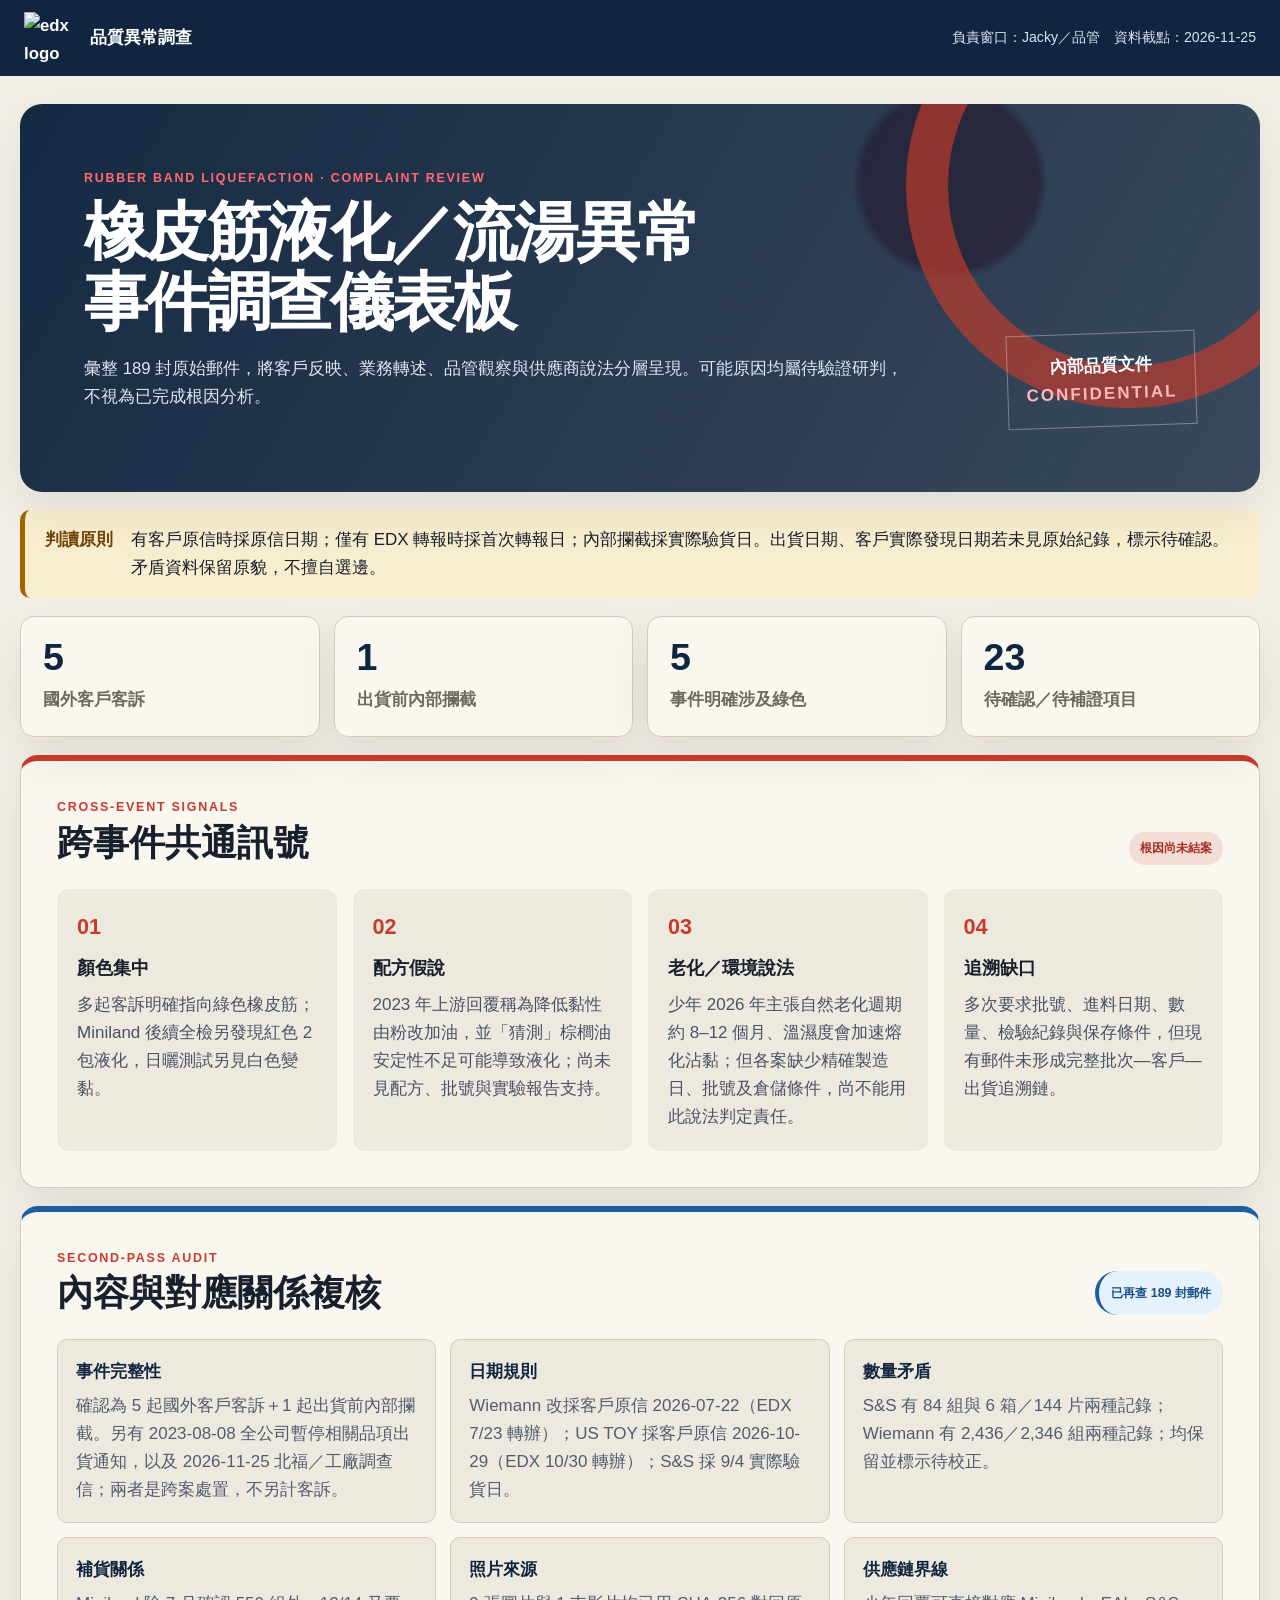
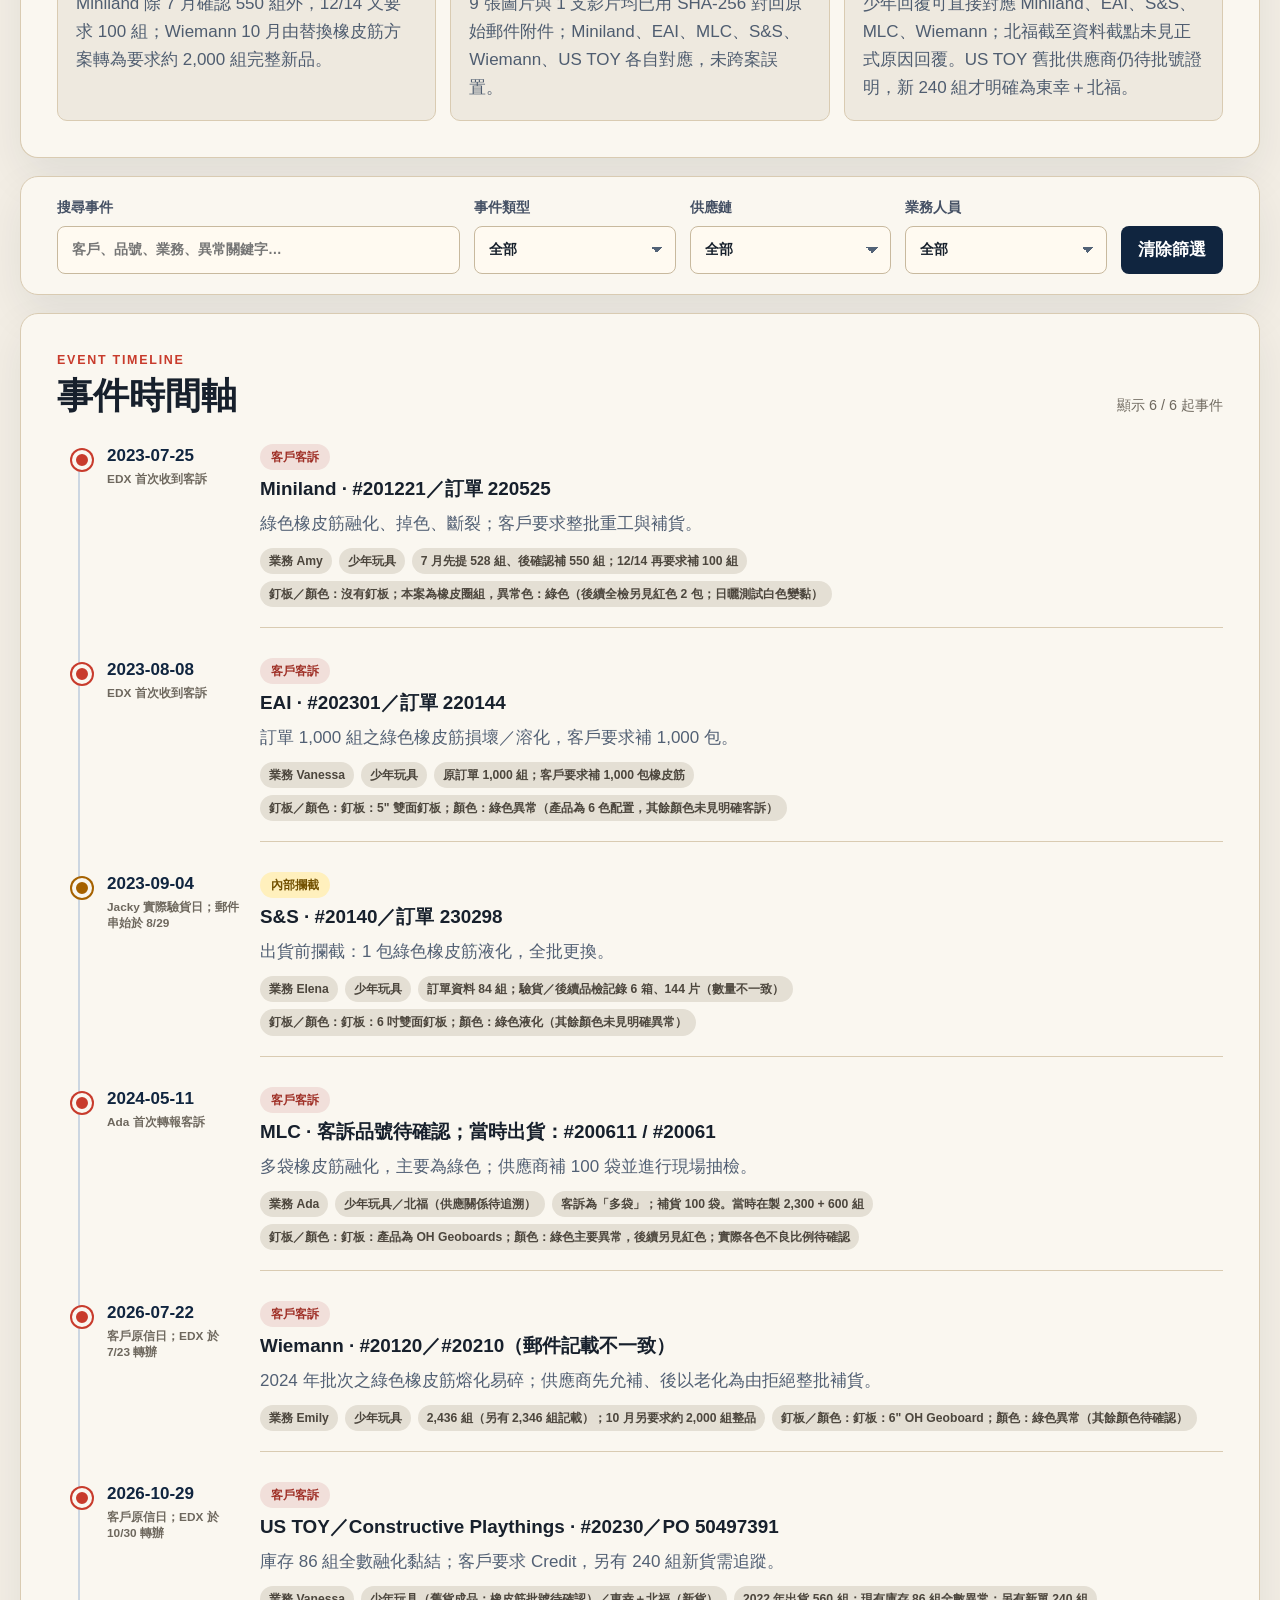
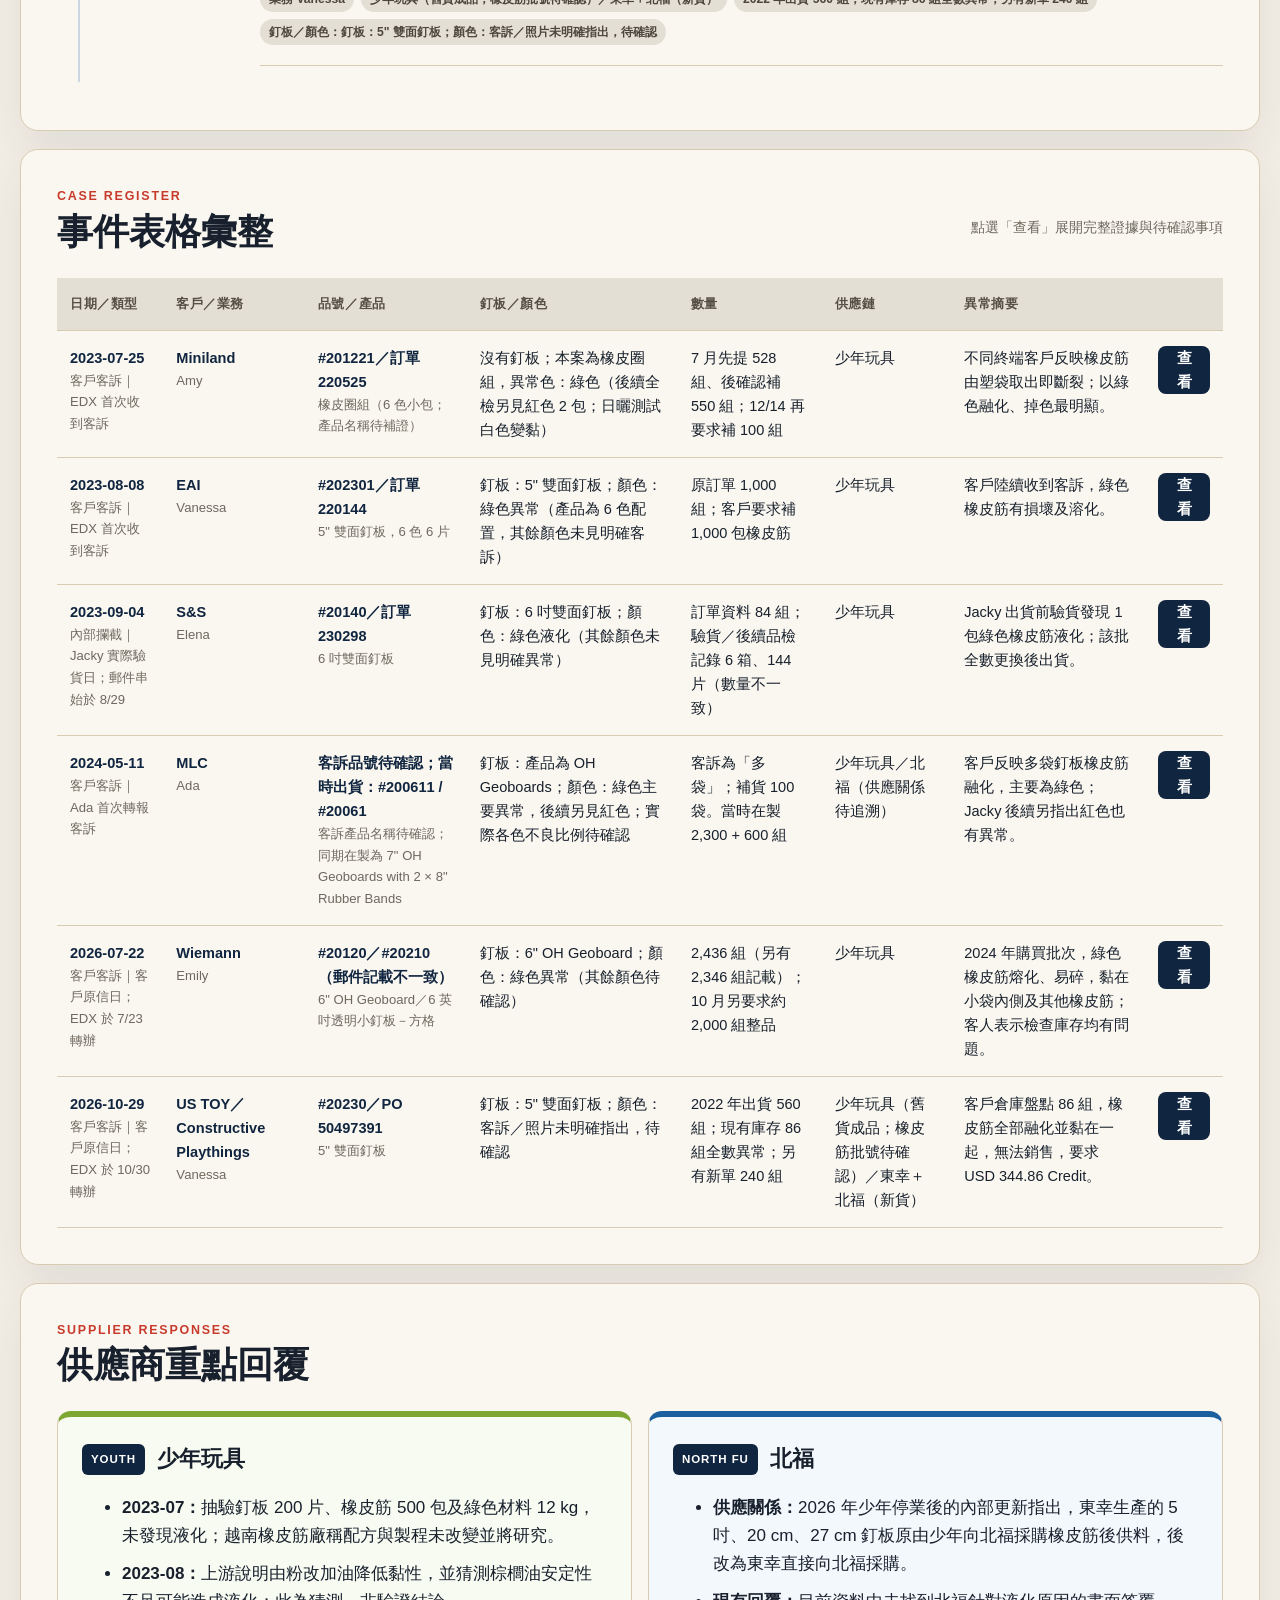
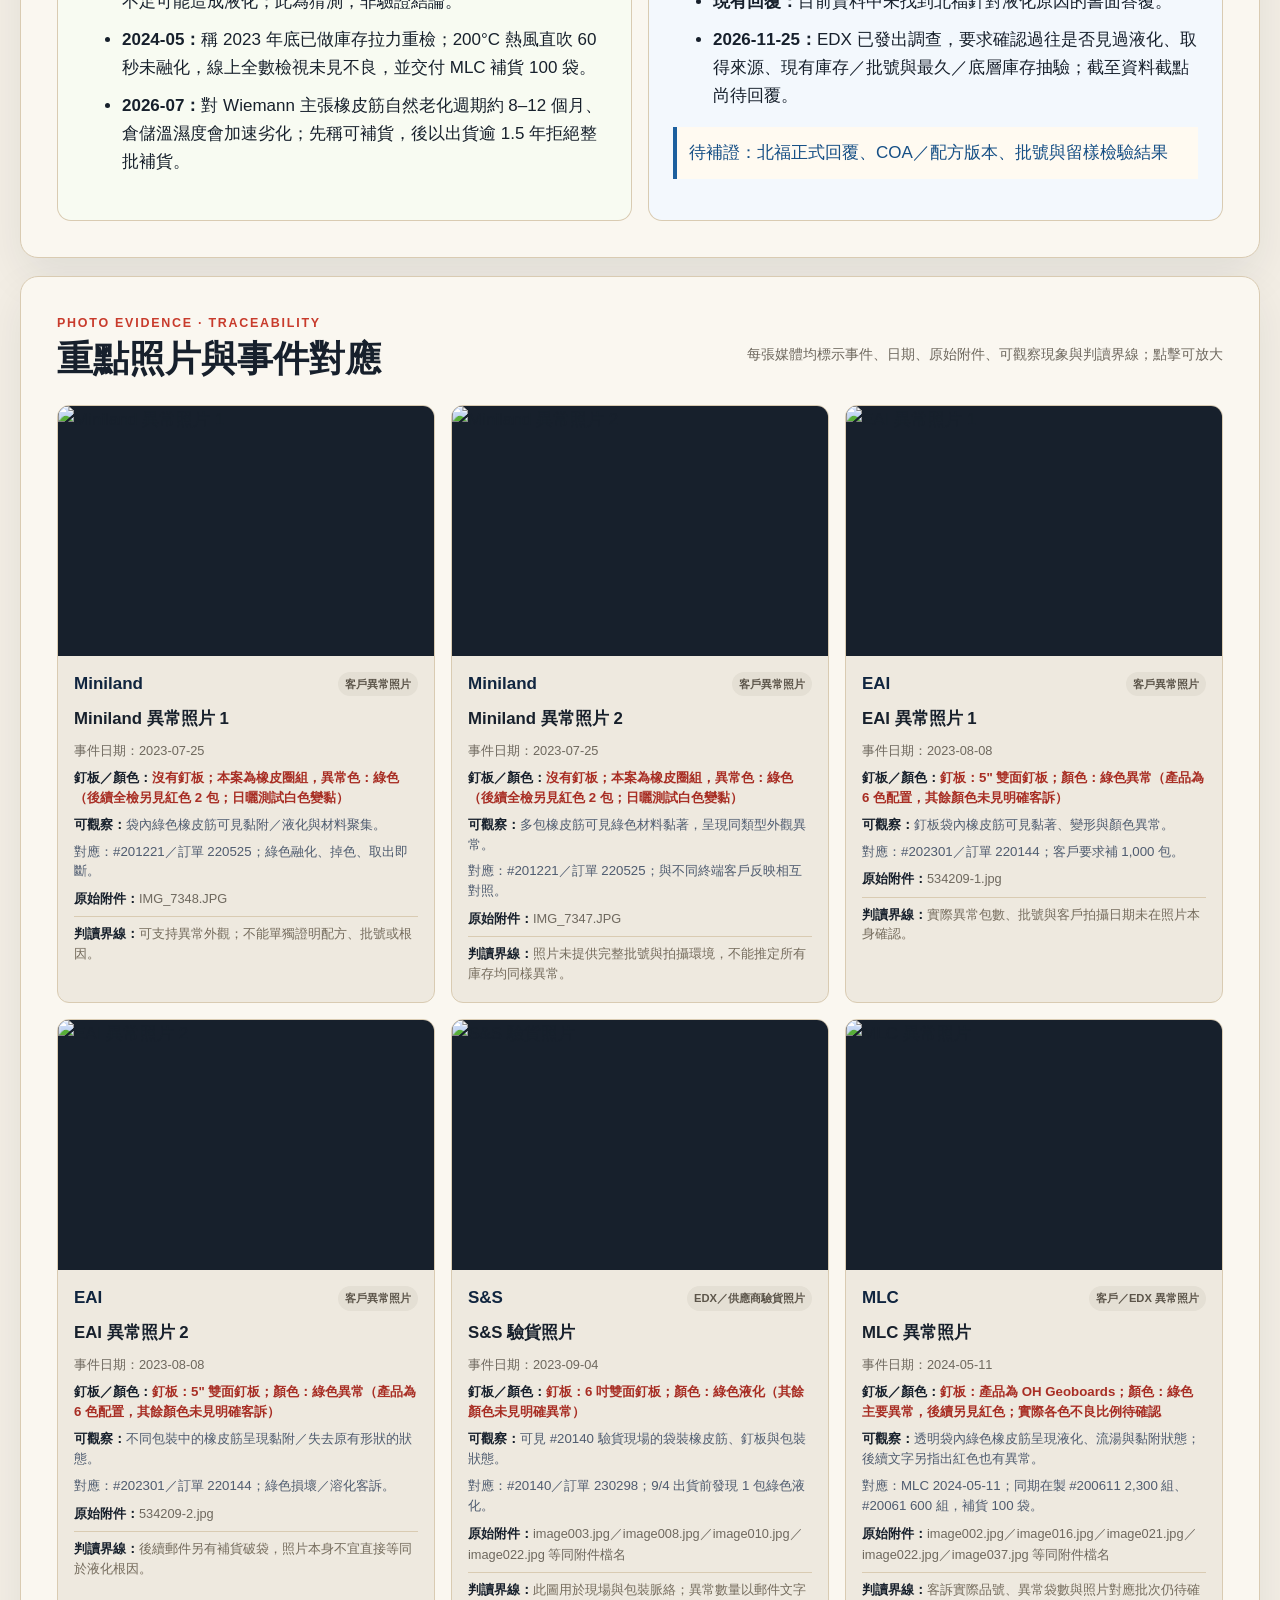
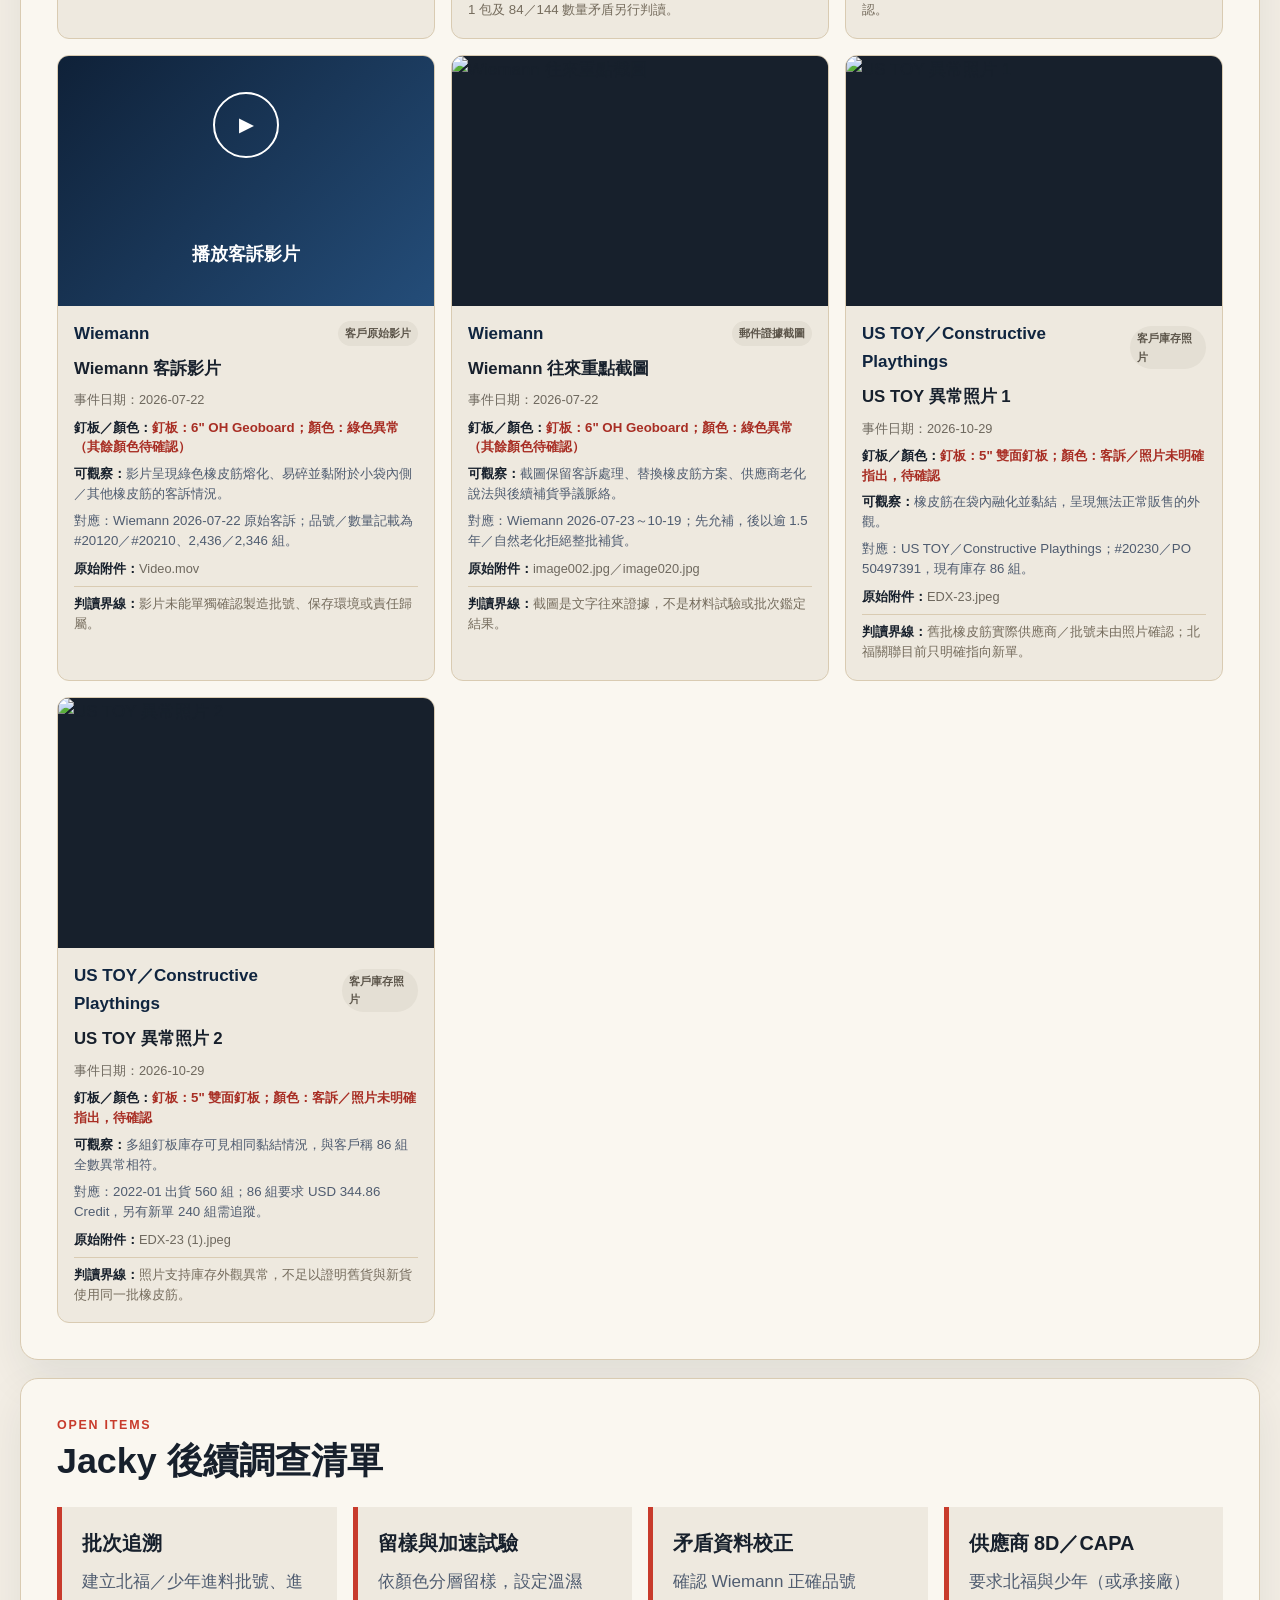
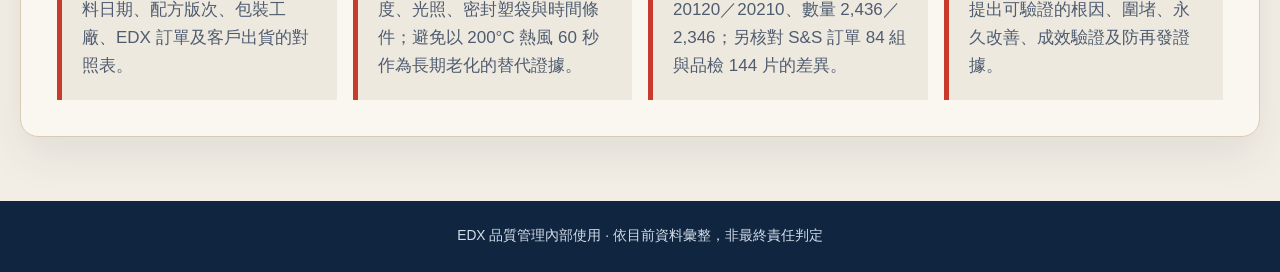
==== edx-rubber-band-dashboard/index.html @ 58bc7949 "Add EDX rubber band complaint dashboard Upload the complete EDX rubber band liquefaction complaint e" ====
<!doctype html>
<html lang="zh-Hant">
<head>
  <meta charset="utf-8">
  <meta name="viewport" content="width=device-width, initial-scale=1">
  <meta name="description" content="EDX 橡皮筋液化客訴事件調查儀表板">
  <title>EDX｜橡皮筋液化客訴事件儀表板</title>
  <link rel="stylesheet" href="styles.css?v=20261126-style7">
</head>
<body>
  <header class="topbar">
    <div class="brand" aria-label="EDX 品質管理">
      <img class="brand-mark" src="assets/edx-logo.png" alt="edx logo">
      <span>品質異常調查</span>
    </div>
    <div class="header-meta">
      <span>負責窗口：Jacky／品管</span>
      <span>資料截點：2026-11-25</span>
    </div>
  </header>

  <main>
    <section class="hero">
      <div>
        <p class="eyebrow">RUBBER BAND LIQUEFACTION · COMPLAINT REVIEW</p>
        <h1>橡皮筋液化／流湯異常<br>事件調查儀表板</h1>
        <p class="hero-copy">彙整 189 封原始郵件，將客戶反映、業務轉述、品管觀察與供應商說法分層呈現。可能原因均屬待驗證研判，不視為已完成根因分析。</p>
      </div>
      <div class="hero-stamp">
        <strong>內部品質文件</strong>
        <span>CONFIDENTIAL</span>
      </div>
    </section>

    <section class="notice" aria-label="閱讀提醒">
      <strong>判讀原則</strong>
      <span>有客戶原信時採原信日期；僅有 EDX 轉報時採首次轉報日；內部攔截採實際驗貨日。出貨日期、客戶實際發現日期若未見原始紀錄，標示待確認。矛盾資料保留原貌，不擅自選邊。</span>
    </section>

    <section class="kpis" id="kpis" aria-label="事件摘要"></section>

    <section class="panel pattern-panel">
      <div class="section-heading">
        <div>
          <p class="eyebrow">CROSS-EVENT SIGNALS</p>
          <h2>跨事件共通訊號</h2>
        </div>
        <span class="badge danger">根因尚未結案</span>
      </div>
      <div class="pattern-grid">
        <article><span class="pattern-no">01</span><h3>顏色集中</h3><p>多起客訴明確指向綠色橡皮筋；Miniland 後續全檢另發現紅色 2 包液化，日曬測試另見白色變黏。</p></article>
        <article><span class="pattern-no">02</span><h3>配方假說</h3><p>2023 年上游回覆稱為降低黏性由粉改加油，並「猜測」棕櫚油安定性不足可能導致液化；尚未見配方、批號與實驗報告支持。</p></article>
        <article><span class="pattern-no">03</span><h3>老化／環境說法</h3><p>少年 2026 年主張自然老化週期約 8–12 個月、溫濕度會加速熔化沾黏；但各案缺少精確製造日、批號及倉儲條件，尚不能用此說法判定責任。</p></article>
        <article><span class="pattern-no">04</span><h3>追溯缺口</h3><p>多次要求批號、進料日期、數量、檢驗紀錄與保存條件，但現有郵件未形成完整批次—客戶—出貨追溯鏈。</p></article>
      </div>
    </section>

    <section class="panel audit-panel">
      <div class="section-heading">
        <div><p class="eyebrow">SECOND-PASS AUDIT</p><h2>內容與對應關係複核</h2></div>
        <span class="badge pending">已再查 189 封郵件</span>
      </div>
      <div class="audit-grid">
        <article><strong>事件完整性</strong><p>確認為 5 起國外客戶客訴＋1 起出貨前內部攔截。另有 2023-08-08 全公司暫停相關品項出貨通知，以及 2026-11-25 北福／工廠調查信；兩者是跨案處置，不另計客訴。</p></article>
        <article><strong>日期規則</strong><p>Wiemann 改採客戶原信 2026-07-22（EDX 7/23 轉辦）；US TOY 採客戶原信 2026-10-29（EDX 10/30 轉辦）；S&amp;S 採 9/4 實際驗貨日。</p></article>
        <article><strong>數量矛盾</strong><p>S&amp;S 有 84 組與 6 箱／144 片兩種記錄；Wiemann 有 2,436／2,346 組兩種記錄；均保留並標示待校正。</p></article>
        <article><strong>補貨關係</strong><p>Miniland 除 7 月確認 550 組外，12/14 又要求 100 組；Wiemann 10 月由替換橡皮筋方案轉為要求約 2,000 組完整新品。</p></article>
        <article><strong>照片來源</strong><p>9 張圖片與 1 支影片均已用 SHA-256 對回原始郵件附件；Miniland、EAI、MLC、S&amp;S、Wiemann、US TOY 各自對應，未跨案誤置。</p></article>
        <article><strong>供應鏈界線</strong><p>少年回覆可直接對應 Miniland、EAI、S&amp;S、MLC、Wiemann；北福截至資料截點未見正式原因回覆。US TOY 舊批供應商仍待批號證明，新 240 組才明確為東幸＋北福。</p></article>
      </div>
    </section>

    <section class="panel controls-panel" aria-label="篩選工具">
      <label class="search-box">
        <span>搜尋事件</span>
        <input id="search" type="search" placeholder="客戶、品號、業務、異常關鍵字…">
      </label>
      <label><span>事件類型</span><select id="typeFilter"><option value="all">全部</option><option value="客戶客訴">客戶客訴</option><option value="內部攔截">內部攔截</option></select></label>
      <label><span>供應鏈</span><select id="supplierFilter"><option value="all">全部</option><option value="少年玩具">少年玩具</option><option value="北福">北福</option></select></label>
      <label><span>業務人員</span><select id="salesFilter"><option value="all">全部</option></select></label>
      <button id="resetFilters" type="button">清除篩選</button>
    </section>

    <section class="panel">
      <div class="section-heading">
        <div><p class="eyebrow">EVENT TIMELINE</p><h2>事件時間軸</h2></div>
        <span id="resultCount" class="count-label"></span>
      </div>
      <div id="timeline" class="timeline"></div>
    </section>

    <section class="panel table-panel">
      <div class="section-heading">
        <div><p class="eyebrow">CASE REGISTER</p><h2>事件表格彙整</h2></div>
        <p class="section-note">點選「查看」展開完整證據與待確認事項</p>
      </div>
      <div class="table-wrap">
        <table>
          <thead><tr><th>日期／類型</th><th>客戶／業務</th><th>品號／產品</th><th>釘板／顏色</th><th>數量</th><th>供應鏈</th><th>異常摘要</th><th></th></tr></thead>
          <tbody id="caseRows"></tbody>
        </table>
      </div>
      <div id="caseDetail" class="case-detail" hidden></div>
    </section>

    <section class="panel">
      <div class="section-heading"><div><p class="eyebrow">SUPPLIER RESPONSES</p><h2>供應商重點回覆</h2></div></div>
      <div class="supplier-grid">
        <article class="supplier-card youth">
          <div class="supplier-title"><span>YOUTH</span><h3>少年玩具</h3></div>
          <ul>
            <li><strong>2023-07：</strong>抽驗釘板 200 片、橡皮筋 500 包及綠色材料 12 kg，未發現液化；越南橡皮筋廠稱配方與製程未改變並將研究。</li>
            <li><strong>2023-08：</strong>上游說明由粉改加油降低黏性，並猜測棕櫚油安定性不足可能造成液化；此為猜測，非驗證結論。</li>
            <li><strong>2024-05：</strong>稱 2023 年底已做庫存拉力重檢；200°C 熱風直吹 60 秒未融化，線上全數檢視未見不良，並交付 MLC 補貨 100 袋。</li>
            <li><strong>2026-07：</strong>對 Wiemann 主張橡皮筋自然老化週期約 8–12 個月、倉儲溫濕度會加速劣化；先稱可補貨，後以出貨逾 1.5 年拒絕整批補貨。</li>
          </ul>
        </article>
        <article class="supplier-card northfu">
          <div class="supplier-title"><span>NORTH FU</span><h3>北福</h3></div>
          <ul>
            <li><strong>供應關係：</strong>2026 年少年停業後的內部更新指出，東幸生產的 5 吋、20 cm、27 cm 釘板原由少年向北福採購橡皮筋後供料，後改為東幸直接向北福採購。</li>
            <li><strong>現有回覆：</strong>目前資料中未找到北福針對液化原因的書面答覆。</li>
            <li><strong>2026-11-25：</strong>EDX 已發出調查，要求確認過往是否見過液化、取得來源、現有庫存／批號與最久／底層庫存抽驗；截至資料截點尚待回覆。</li>
          </ul>
          <p class="pending">待補證：北福正式回覆、COA／配方版本、批號與留樣檢驗結果</p>
        </article>
      </div>
    </section>

    <section class="panel">
      <div class="section-heading"><div><p class="eyebrow">PHOTO EVIDENCE · TRACEABILITY</p><h2>重點照片與事件對應</h2></div><p class="section-note">每張媒體均標示事件、日期、原始附件、可觀察現象與判讀界線；點擊可放大</p></div>
      <div id="gallery" class="gallery"></div>
    </section>

    <section class="panel action-panel">
      <div class="section-heading"><div><p class="eyebrow">OPEN ITEMS</p><h2>Jacky 後續調查清單</h2></div></div>
      <div class="action-grid">
        <article><h3>批次追溯</h3><p>建立北福／少年進料批號、進料日期、配方版次、包裝工廠、EDX 訂單及客戶出貨的對照表。</p></article>
        <article><h3>留樣與加速試驗</h3><p>依顏色分層留樣，設定溫濕度、光照、密封塑袋與時間條件；避免以 200°C 熱風 60 秒作為長期老化的替代證據。</p></article>
        <article><h3>矛盾資料校正</h3><p>確認 Wiemann 正確品號 20120／20210、數量 2,436／2,346；另核對 S&amp;S 訂單 84 組與品檢 144 片的差異。</p></article>
        <article><h3>供應商 8D／CAPA</h3><p>要求北福與少年（或承接廠）提出可驗證的根因、圍堵、永久改善、成效驗證及防再發證據。</p></article>
      </div>
    </section>
  </main>

  <footer>EDX 品質管理內部使用 · 依目前資料彙整，非最終責任判定</footer>

  <dialog id="mediaDialog">
    <button id="closeDialog" class="dialog-close" aria-label="關閉">關閉</button>
    <div id="dialogMedia"></div>
    <div id="dialogCaption" class="dialog-caption"></div>
  </dialog>

  <script src="app.js"></script>
</body>
</html>
---- edx-rubber-band-dashboard/styles.css ----
:root {
  --ink: #17202c;
  --muted: #6e685e;
  --line: #d9cbb2;
  --paper: #f3eee5;
  --panel: #faf7f0;
  --surface-soft: #eee9df;
  --surface-muted: #e4dfd4;
  --navy: #10253f;
  --red: #c83b2c;
  --red-dark: #a82e24;
  --amber: #a66200;
  --green: #16735c;
  --blue: #1c5f9e;
  --shadow: 0 18px 45px rgba(14, 32, 54, .08);
}

* { box-sizing: border-box; }
html { scroll-behavior: smooth; }
body {
  margin: 0;
  color: var(--ink);
  background: var(--paper);
  font-family: "Microsoft JhengHei", "Noto Sans TC", Arial, sans-serif;
  font-size: 17px;
  line-height: 1.65;
}

button, input, select { font: inherit; }
.topbar {
  min-height: 72px;
  padding: 12px max(24px, calc((100vw - 1440px) / 2));
  display: flex;
  justify-content: space-between;
  align-items: center;
  gap: 20px;
  color: white;
  background: var(--navy);
}
.brand, .header-meta { display: flex; align-items: center; gap: 14px; }
.brand { font-weight: 800; font-size: 1.05rem; }
.brand-mark {
  display: block;
  width: 52px;
  height: 52px;
  flex: 0 0 52px;
  object-fit: contain;
  background: transparent;
}
.header-meta { color: #d8e3ef; font-size: .88rem; flex-wrap: wrap; justify-content: flex-end; }

main { width: min(1440px, calc(100% - 40px)); margin: 0 auto; padding-bottom: 64px; }
.hero {
  margin: 28px 0 18px;
  padding: clamp(28px, 5vw, 64px);
  display: flex;
  justify-content: space-between;
  align-items: flex-end;
  gap: 28px;
  min-height: 380px;
  overflow: hidden;
  color: white;
  border-radius: 22px;
  background:
    linear-gradient(120deg, rgba(16,37,63,.98), rgba(16,37,63,.82)),
    radial-gradient(circle at 75% 20%, var(--red) 0 9%, transparent 10%);
  box-shadow: var(--shadow);
  position: relative;
}
.hero::after {
  content: "";
  position: absolute;
  width: 360px;
  height: 360px;
  right: -90px;
  top: -140px;
  border: 42px solid rgba(200,59,44,.65);
  border-radius: 50%;
}
.hero > * { position: relative; z-index: 1; }
.hero h1 { margin: 8px 0 18px; font-size: clamp(2.35rem, 5vw, 5rem); line-height: 1.1; letter-spacing: -.04em; }
.hero-copy { max-width: 820px; color: #dfe8f2; font-size: 1.05rem; }
.eyebrow { margin: 0; color: var(--red); font-weight: 900; font-size: .78rem; letter-spacing: .14em; }
.hero .eyebrow { color: #ff6b70; }
.hero-stamp { min-width: 180px; padding: 18px; border: 1px solid rgba(255,255,255,.35); text-align: center; transform: rotate(-2deg); }
.hero-stamp strong, .hero-stamp span { display: block; }
.hero-stamp span { color: #ffb7ba; font-weight: 900; letter-spacing: .12em; }

.notice, .panel, .kpis { margin-top: 18px; }
.notice { display: flex; gap: 18px; padding: 16px 20px; border-left: 5px solid var(--amber); background: #f9edcf; border-radius: 10px; }
.notice strong { white-space: nowrap; color: #704200; }
.kpis { display: grid; grid-template-columns: repeat(4, 1fr); gap: 14px; }
.kpi { padding: 22px; background: var(--panel); border: 1px solid var(--line); border-radius: 14px; box-shadow: var(--shadow); }
.kpi .value { display: block; font-size: 2.35rem; line-height: 1; font-weight: 900; color: var(--navy); }
.kpi .label { display: block; margin-top: 10px; color: var(--muted); font-weight: 700; }

.panel { padding: clamp(22px, 3vw, 36px); border: 1px solid var(--line); background: var(--panel); border-radius: 18px; box-shadow: var(--shadow); }
.section-heading { display: flex; justify-content: space-between; align-items: end; gap: 20px; margin-bottom: 24px; }
.section-heading h2 { margin: 4px 0 0; font-size: clamp(1.55rem, 2.8vw, 2.25rem); line-height: 1.2; }
.section-note, .count-label { color: var(--muted); font-size: .9rem; }
.badge { padding: 6px 11px; border-radius: 999px; font-size: .78rem; font-weight: 900; white-space: nowrap; }
.badge.danger { color: var(--red-dark); background: #f3ddd7; }
.badge.complaint { color: #9f3027; background: #f1dfda; }
.badge.internal { color: #725000; background: #fff0bd; }
.badge.pending { color: #164f85; background: #e5f1fc; }

.pattern-panel { border-top: 6px solid var(--red); }
.pattern-grid, .supplier-grid, .action-grid { display: grid; gap: 16px; }
.pattern-grid { grid-template-columns: repeat(4, 1fr); }
.pattern-grid article { min-height: 210px; padding: 20px; background: var(--surface-soft); border-radius: 12px; }
.pattern-grid h3 { margin: 8px 0; font-size: 1.14rem; }
.pattern-grid p { margin: 0; color: #465366; }
.pattern-no { color: var(--red); font-size: 1.35rem; font-weight: 900; }

.audit-panel { border-top: 6px solid var(--blue); }
.audit-grid { display: grid; grid-template-columns: repeat(3, 1fr); gap: 14px; }
.audit-grid article { padding: 18px; border: 1px solid var(--line); border-radius: 10px; background: var(--surface-soft); }
.audit-grid strong { display: block; margin-bottom: 6px; color: var(--navy); font-size: 1.05rem; }
.audit-grid p { margin: 0; color: #4f5d70; }

.controls-panel { display: grid; grid-template-columns: 2fr repeat(3, 1fr) auto; align-items: end; gap: 14px; padding-block: 20px; }
.controls-panel label { display: grid; gap: 6px; color: #445064; font-size: .86rem; font-weight: 800; }
.controls-panel input, .controls-panel select { width: 100%; min-height: 48px; padding: 0 14px; color: var(--ink); border: 1px solid #c8b99e; border-radius: 8px; background: #fffaf1; }
.controls-panel select { appearance: none; background-image: linear-gradient(45deg,transparent 50%,#526277 50%),linear-gradient(135deg,#526277 50%,transparent 50%); background-position: calc(100% - 18px) 20px,calc(100% - 12px) 20px; background-size: 6px 6px; background-repeat: no-repeat; }
.controls-panel button, .detail-button { min-height: 48px; padding: 0 17px; color: white; border: 0; border-radius: 8px; background: var(--navy); cursor: pointer; font-weight: 800; }
.controls-panel button:hover, .detail-button:hover { background: #1d436e; }

.timeline { position: relative; margin-left: 16px; padding-left: 34px; }
.timeline::before { content: ""; position: absolute; left: 5px; top: 9px; bottom: 12px; width: 2px; background: #ccd6e1; }
.timeline-item { position: relative; display: grid; grid-template-columns: 135px 1fr; gap: 18px; padding: 0 0 28px; }
.timeline-item::before { content: ""; position: absolute; left: -35px; top: 8px; width: 12px; height: 12px; border: 4px solid var(--panel); border-radius: 50%; background: var(--red); box-shadow: 0 0 0 2px var(--red); }
.timeline-item.internal::before { background: var(--amber); box-shadow: 0 0 0 2px var(--amber); }
.timeline-date { font-weight: 900; color: var(--navy); }
.date-note { display: block; margin-top: 2px; color: var(--muted); font-size: .74rem; font-weight: 700; line-height: 1.35; }
.timeline-content { padding: 0 0 20px; border-bottom: 1px solid var(--line); }
.timeline-content h3 { margin: 3px 0 6px; font-size: 1.18rem; }
.timeline-content p { margin: 0; color: #526074; }
.timeline-tags { display: flex; flex-wrap: wrap; gap: 7px; margin-top: 10px; }
.timeline-tags span { padding: 3px 9px; color: #4c463d; background: var(--surface-muted); border-radius: 999px; font-size: .76rem; font-weight: 800; }
.empty { padding: 30px; text-align: center; color: var(--muted); background: var(--surface-soft); border-radius: 10px; }

.table-wrap { overflow-x: auto; }
table { width: 100%; min-width: 1120px; border-collapse: collapse; }
th, td { padding: 15px 13px; border-bottom: 1px solid var(--line); text-align: left; vertical-align: top; }
th { color: #554f46; background: var(--surface-muted); font-size: .82rem; letter-spacing: .04em; }
td { font-size: .91rem; }
td strong { color: var(--navy); }
.cell-sub { display: block; color: var(--muted); font-size: .82rem; }
.case-detail { margin-top: 20px; padding: 24px; border: 1px solid #cbb99c; border-radius: 12px; background: #f6ecd9; }
.case-detail h3 { margin: 0 0 4px; font-size: 1.35rem; }
.detail-grid { display: grid; grid-template-columns: repeat(3, 1fr); gap: 14px; margin-top: 18px; }
.detail-grid article { padding: 16px; background: #fffaf1; border: 1px solid var(--line); border-radius: 9px; }
.detail-grid h4 { margin: 0 0 7px; color: var(--red-dark); }
.detail-grid p, .detail-grid ul { margin: 0; }
.source-list { word-break: break-word; color: #546174; font-size: .82rem; }
.detail-grid .chronology-card { grid-column: 1 / -1; }
.chronology-list { padding-left: 22px; }
.chronology-list li { margin: 9px 0; }
.chronology-list strong { display: inline-block; min-width: 145px; color: var(--navy); }
.chronology-list span { color: #465366; }

.supplier-grid { grid-template-columns: 1fr 1fr; }
.supplier-card { padding: 24px; border-radius: 14px; border: 1px solid var(--line); }
.supplier-card.youth { border-top: 6px solid #7ea633; background: #f8fbf2; }
.supplier-card.northfu { border-top: 6px solid var(--blue); background: #f3f8fd; }
.supplier-title { display: flex; align-items: center; gap: 12px; }
.supplier-title span { padding: 6px 9px; color: white; border-radius: 6px; background: var(--navy); font-size: .72rem; font-weight: 900; letter-spacing: .08em; }
.supplier-title h3 { margin: 0; font-size: 1.35rem; }
.supplier-card li { margin: 10px 0; }
.pending { padding: 12px; color: #164f85; background: #fffaf1; border-left: 4px solid var(--blue); }

.gallery { display: grid; grid-template-columns: repeat(3, 1fr); gap: 16px; }
.media-card { overflow: hidden; border: 1px solid var(--line); border-radius: 12px; background: var(--surface-soft); cursor: pointer; }
.media-card button { all: unset; display: block; width: 100%; cursor: pointer; }
.media-thumb { width: 100%; height: 250px; display: block; object-fit: cover; background: #17202c; }
.video-thumb { display: grid; place-items: center; height: 250px; color: white; background: linear-gradient(135deg,#0f2138,#244d79); font-weight: 900; font-size: 1.1rem; }
.video-thumb::before { content: "▶"; display: grid; place-items: center; width: 62px; height: 62px; margin-bottom: 8px; border: 2px solid white; border-radius: 50%; }
.media-info { display: grid; gap: 7px; padding: 14px 16px 18px; }
.media-event { display: flex; align-items: center; justify-content: space-between; gap: 10px; }
.media-event strong { color: var(--navy); }
.media-event em { padding: 3px 7px; color: #5c554a; background: var(--surface-muted); border-radius: 999px; font-size: .7rem; font-style: normal; font-weight: 800; }
.media-title { display: block; font-size: 1.05rem; }
.media-date, .media-source { color: var(--muted); font-size: .8rem; }
.media-board { color: var(--red-dark); font-size: .83rem; line-height: 1.5; font-weight: 700; }
.media-observation, .media-relates, .media-limit { color: #4f5c70; font-size: .83rem; line-height: 1.5; }
.media-info b { color: var(--ink); }
.media-limit { padding-top: 7px; border-top: 1px solid var(--line); color: #756c5d; }

.action-grid { grid-template-columns: repeat(4, 1fr); }
.action-grid article { padding: 20px; border-left: 5px solid var(--red); background: var(--surface-soft); }
.action-grid h3 { margin: 0 0 8px; }
.action-grid p { margin: 0; color: #4f5c70; }
footer { padding: 24px; color: #d4deea; background: var(--navy); text-align: center; font-size: .86rem; }

/* Desktop card hover feedback */
.kpi,
.pattern-grid article,
.audit-grid article,
.detail-grid article,
.supplier-card,
.media-card,
.action-grid article,
tbody tr {
  transition: transform .22s ease, box-shadow .22s ease, border-color .22s ease, background-color .22s ease, font-weight .22s ease;
}

@media (hover: hover) and (pointer: fine) {
  .kpi:hover,
  .pattern-grid article:hover,
  .audit-grid article:hover,
  .detail-grid article:hover,
  .supplier-card:hover,
  .media-card:hover,
  .action-grid article:hover {
    transform: translateY(-5px) scale(1.01);
    border-color: #bda47b;
    box-shadow: 0 18px 34px rgba(78, 59, 31, .17);
    font-weight: 700;
  }

  tbody tr:hover {
    background: #f7ead2;
    font-weight: 700;
  }
}

@media (prefers-reduced-motion: reduce) {
  .kpi,
  .pattern-grid article,
  .audit-grid article,
  .detail-grid article,
  .supplier-card,
  .media-card,
  .action-grid article,
  tbody tr {
    transition: none;
  }

  .kpi:hover,
  .pattern-grid article:hover,
  .audit-grid article:hover,
  .detail-grid article:hover,
  .supplier-card:hover,
  .media-card:hover,
  .action-grid article:hover {
    transform: none;
  }
}

dialog { width: min(1100px, calc(100% - 32px)); max-height: 92vh; padding: 18px; border: 0; border-radius: 14px; color: var(--ink); background: var(--panel); box-shadow: 0 30px 90px rgba(0,0,0,.45); }
dialog::backdrop { background: rgba(5,14,25,.82); }
.dialog-close { float: right; margin-bottom: 10px; padding: 8px 14px; border: 0; border-radius: 7px; color: white; background: var(--navy); cursor: pointer; }
#dialogMedia { clear: both; display: grid; place-items: center; min-height: 200px; background: #101820; }
#dialogMedia img, #dialogMedia video { max-width: 100%; max-height: 70vh; }
.dialog-caption { padding: 14px 4px 2px; }

@media (max-width: 1050px) {
  .kpis, .pattern-grid, .action-grid, .audit-grid { grid-template-columns: repeat(2, 1fr); }
  .controls-panel { grid-template-columns: repeat(2, 1fr); }
  .search-box { grid-column: 1 / -1; }
  .gallery { grid-template-columns: repeat(2, 1fr); }
  .detail-grid { grid-template-columns: 1fr; }
}
@media (max-width: 720px) {
  body { font-size: 16px; }
  .topbar, .hero, .notice, .section-heading { align-items: flex-start; flex-direction: column; }
  .header-meta { justify-content: flex-start; }
  main { width: min(100% - 24px, 1440px); }
  .hero { min-height: 0; }
  .hero-stamp { align-self: flex-start; }
  .kpis, .pattern-grid, .supplier-grid, .action-grid, .audit-grid, .gallery, .controls-panel { grid-template-columns: 1fr; }
  .timeline-item { grid-template-columns: 1fr; gap: 3px; }
  .media-thumb, .video-thumb { height: 220px; }
  .chronology-list strong { display: block; min-width: 0; }
}

@media print {
  body { background: white; font-size: 12px; }
  .topbar, .controls-panel, dialog, .detail-button { display: none !important; }
  main { width: 100%; }
  .hero { min-height: auto; color: black; background: white; border: 2px solid var(--navy); box-shadow: none; }
  .hero-copy { color: #333; }
  .panel, .kpi { box-shadow: none; break-inside: avoid; }
  .gallery { grid-template-columns: repeat(3, 1fr); }
}
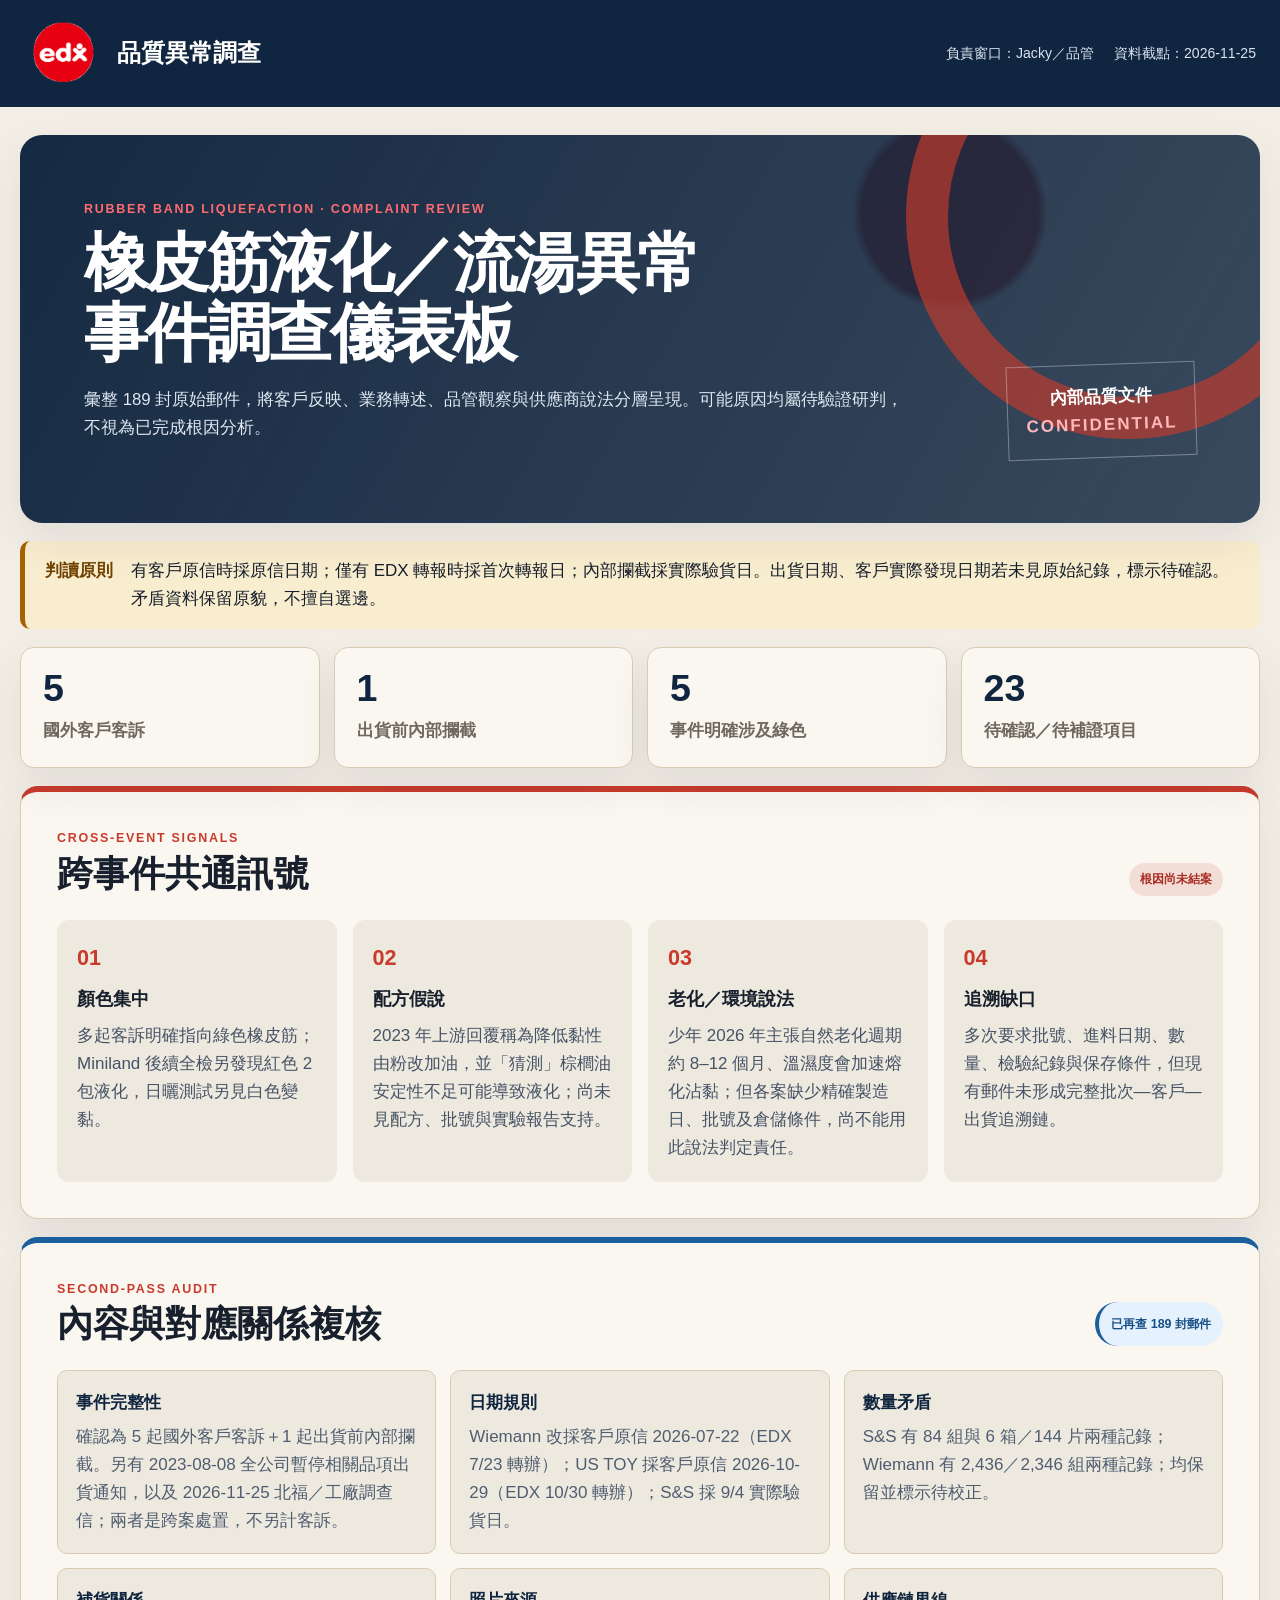
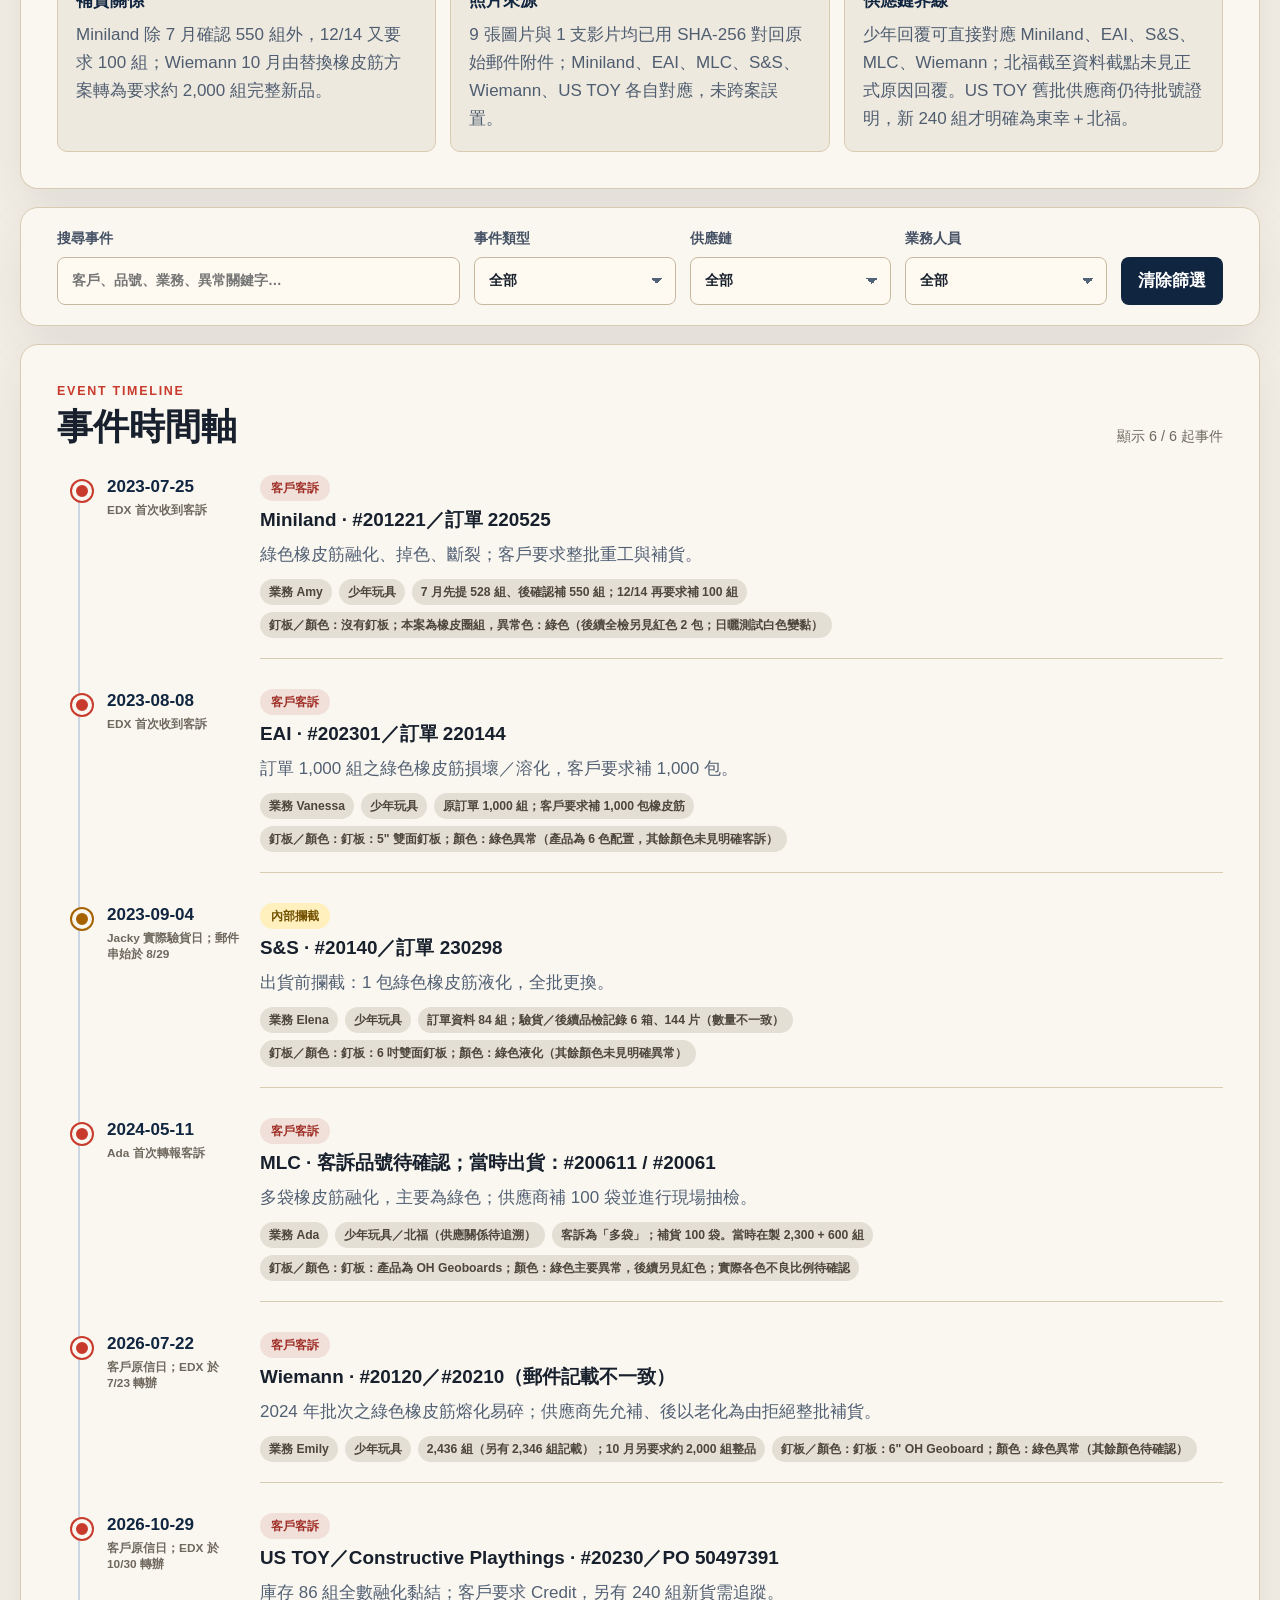
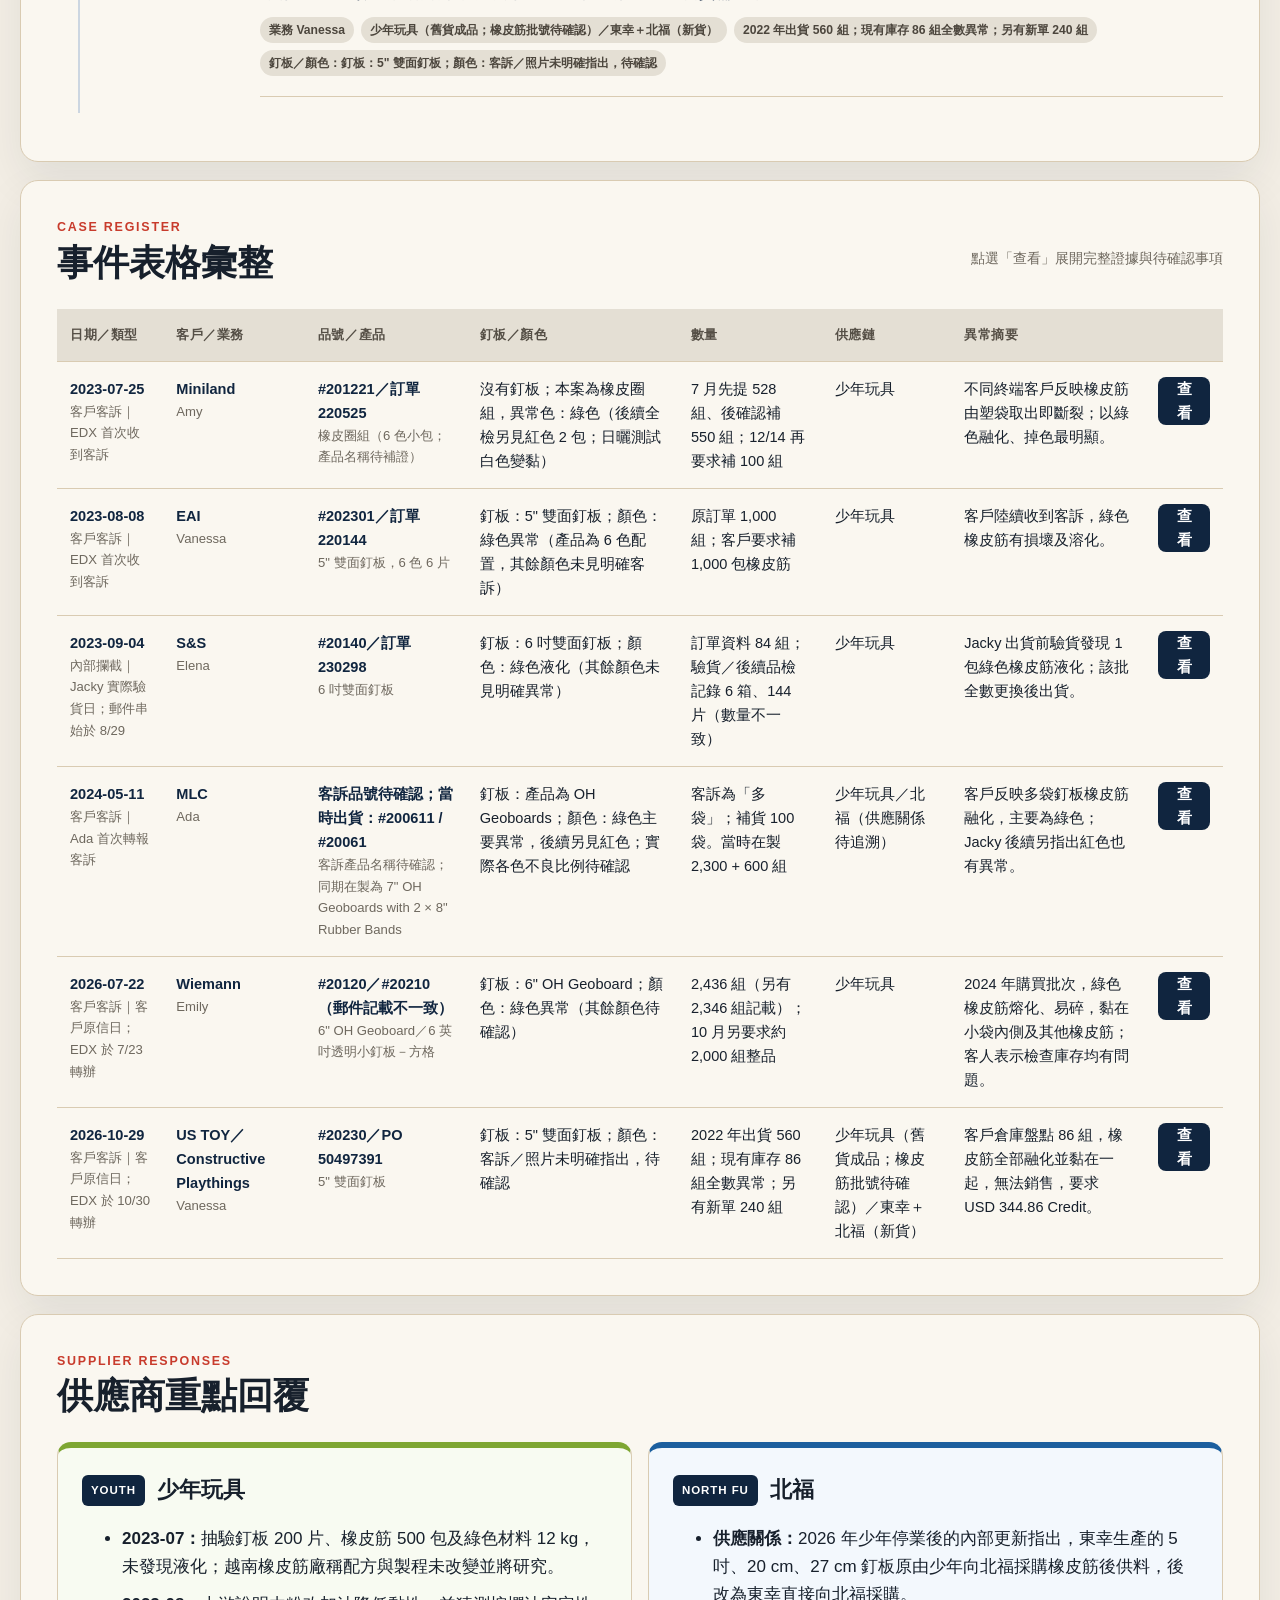
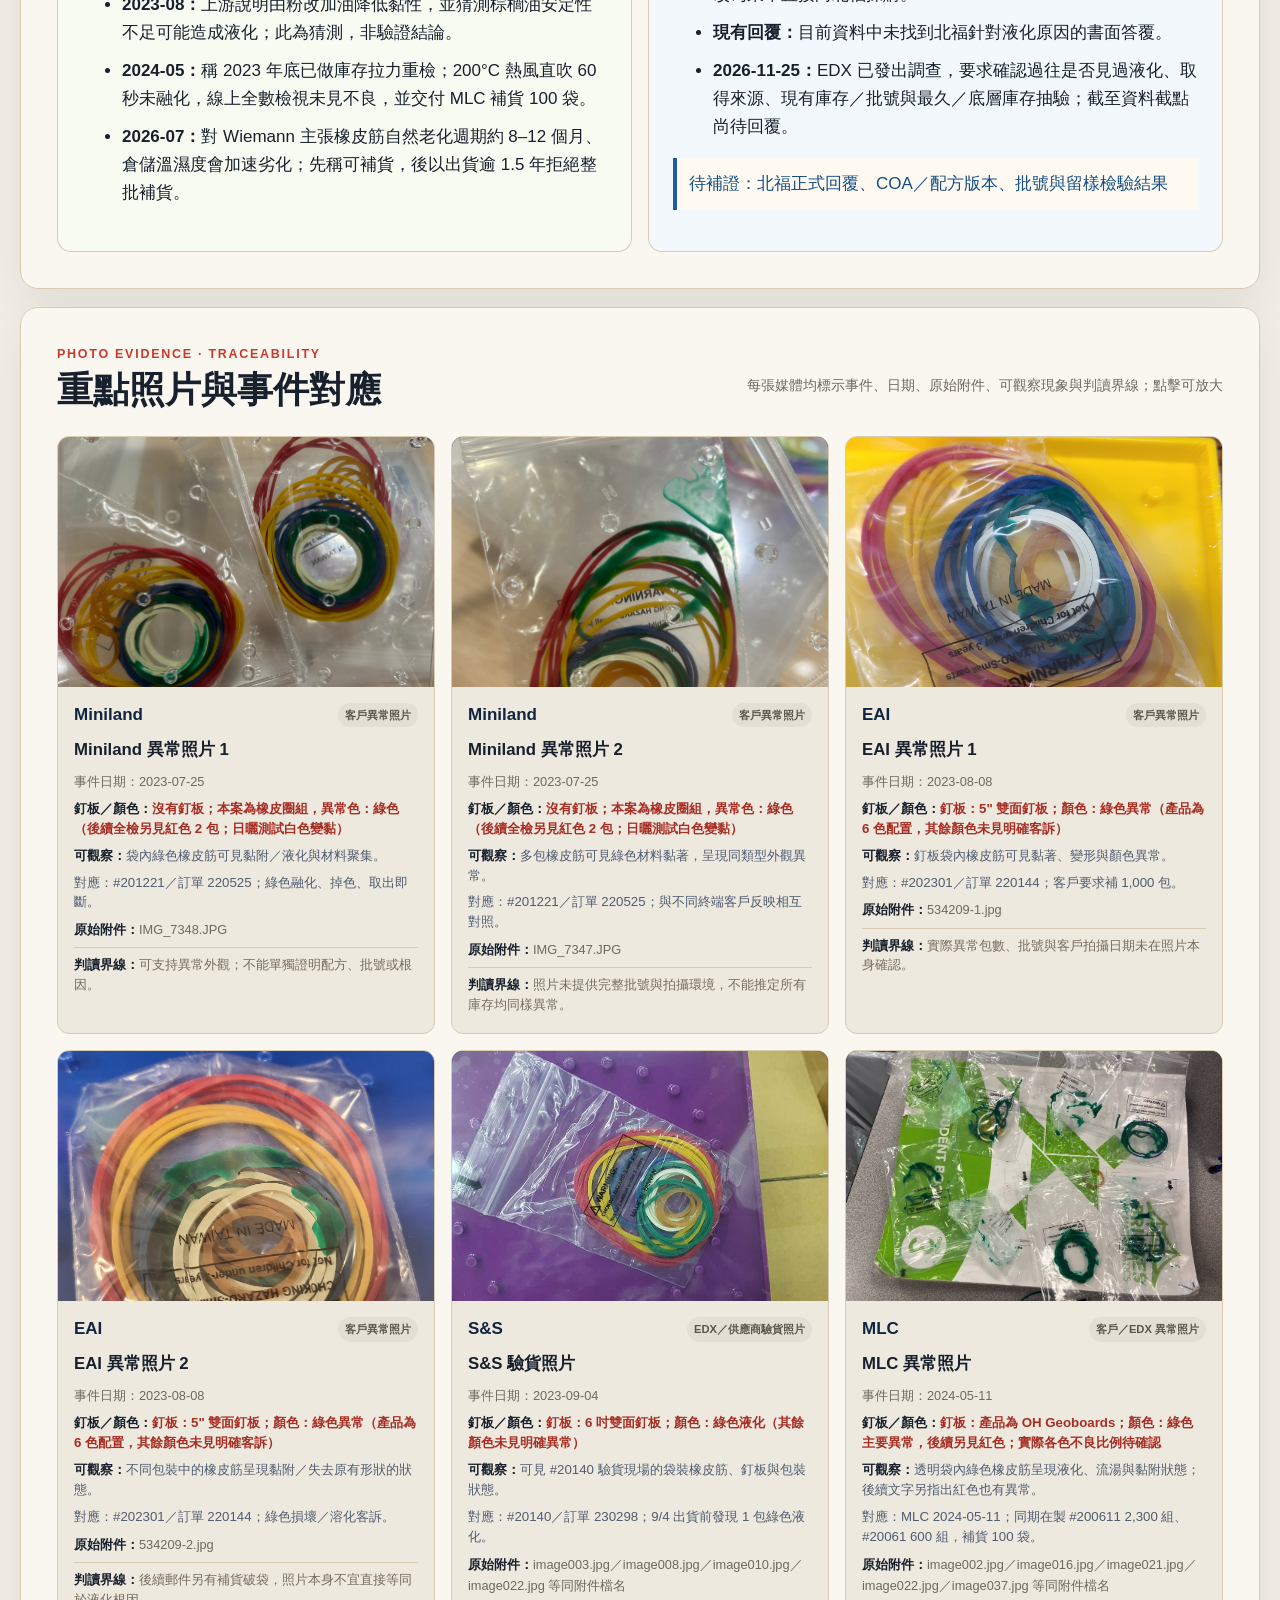
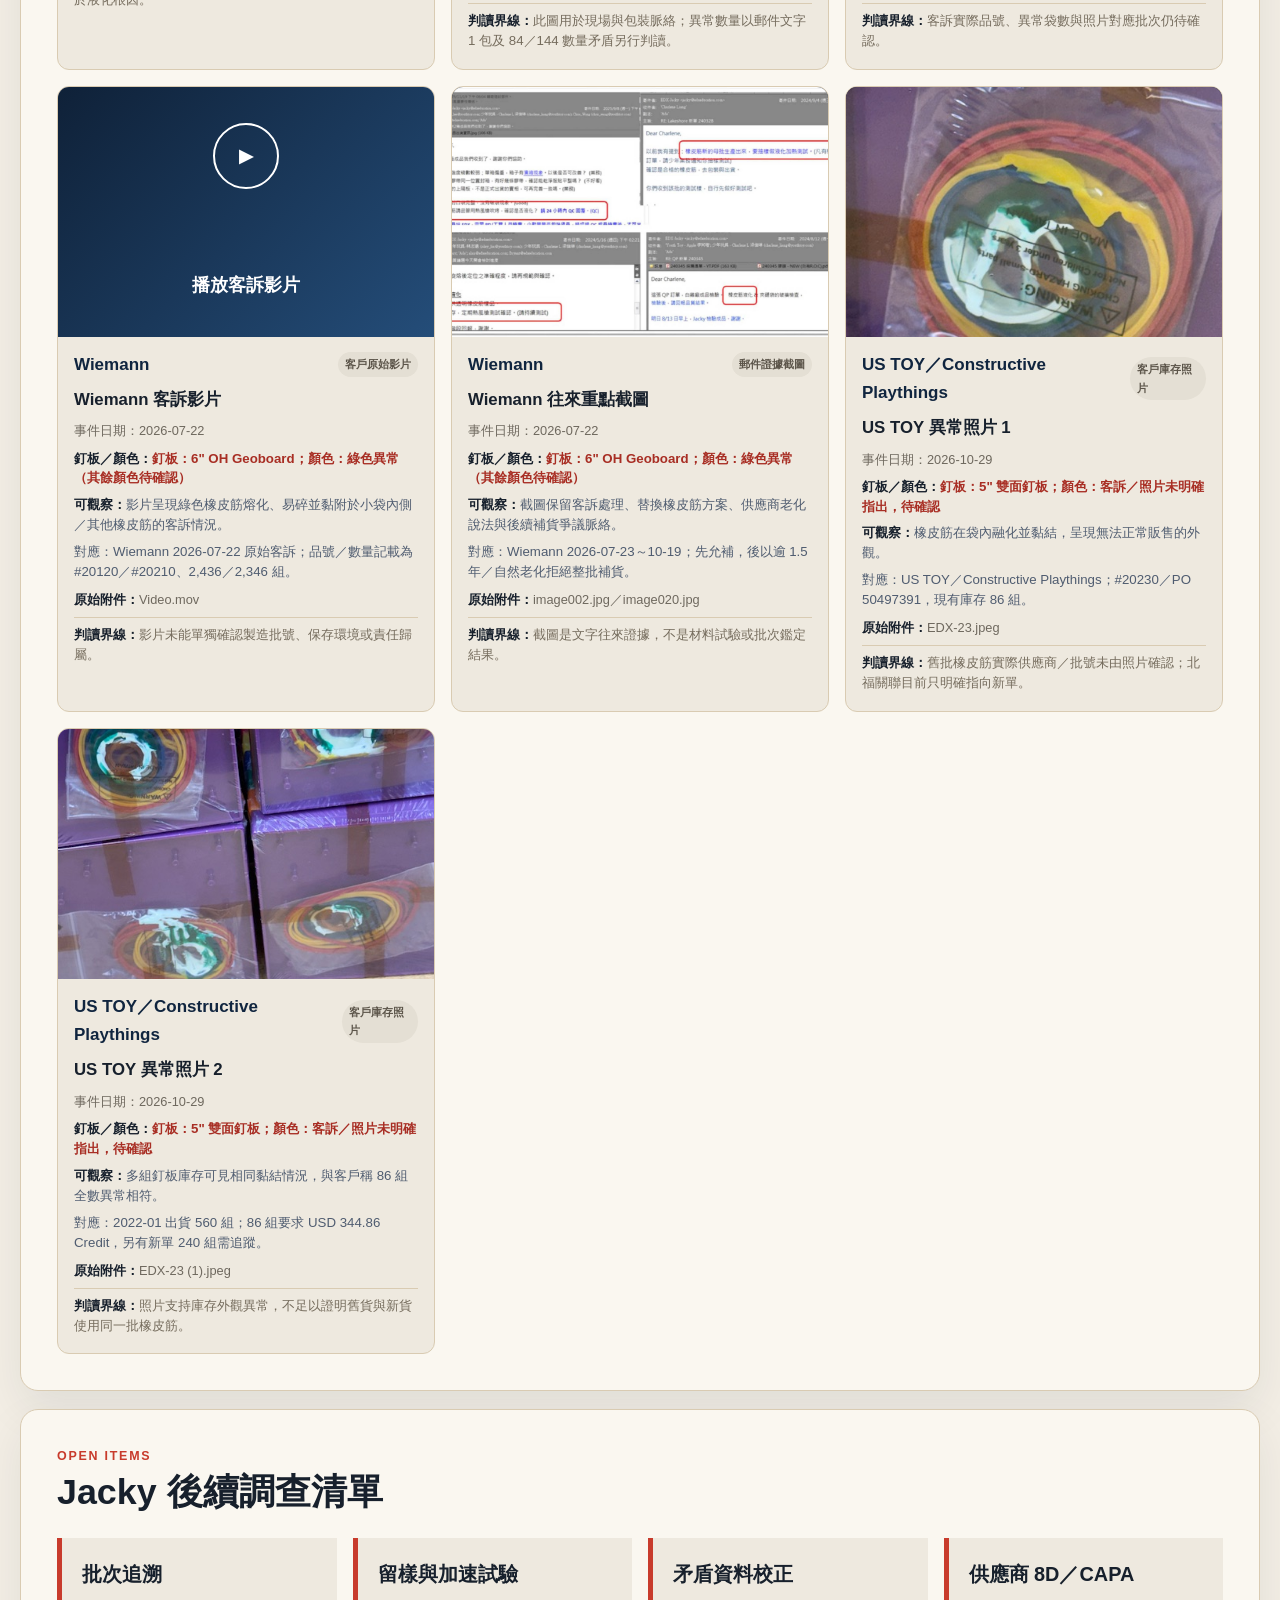
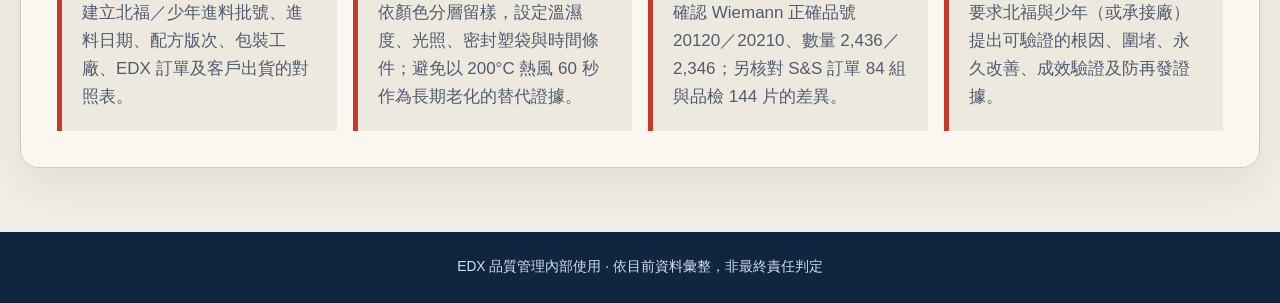
==== commit acb7b908: "Scale dashboard header 1.4x Increase the EDX header logo, title, spacing, and header height by appro" ====
--- a/edx-rubber-band-dashboard/index.html
+++ b/edx-rubber-band-dashboard/index.html
@@ -5,7 +5,7 @@
   <meta name="viewport" content="width=device-width, initial-scale=1">
   <meta name="description" content="EDX 橡皮筋液化客訴事件調查儀表板">
   <title>EDX｜橡皮筋液化客訴事件儀表板</title>
-  <link rel="stylesheet" href="styles.css?v=20261126-style7">
+  <link rel="stylesheet" href="styles.css?v=20261126-style8">
 </head>
 <body>
   <header class="topbar">
--- a/edx-rubber-band-dashboard/styles.css
+++ b/edx-rubber-band-dashboard/styles.css
@@ -28,8 +28,8 @@
 
 button, input, select { font: inherit; }
 .topbar {
-  min-height: 72px;
-  padding: 12px max(24px, calc((100vw - 1440px) / 2));
+  min-height: 101px;
+  padding: 17px max(24px, calc((100vw - 1440px) / 2));
   display: flex;
   justify-content: space-between;
   align-items: center;
@@ -37,13 +37,13 @@
   color: white;
   background: var(--navy);
 }
-.brand, .header-meta { display: flex; align-items: center; gap: 14px; }
-.brand { font-weight: 800; font-size: 1.05rem; }
+.brand, .header-meta { display: flex; align-items: center; gap: 20px; }
+.brand { font-weight: 800; font-size: 1.47rem; }
 .brand-mark {
   display: block;
-  width: 52px;
-  height: 52px;
-  flex: 0 0 52px;
+  width: 73px;
+  height: 73px;
+  flex: 0 0 73px;
   object-fit: contain;
   background: transparent;
 }
